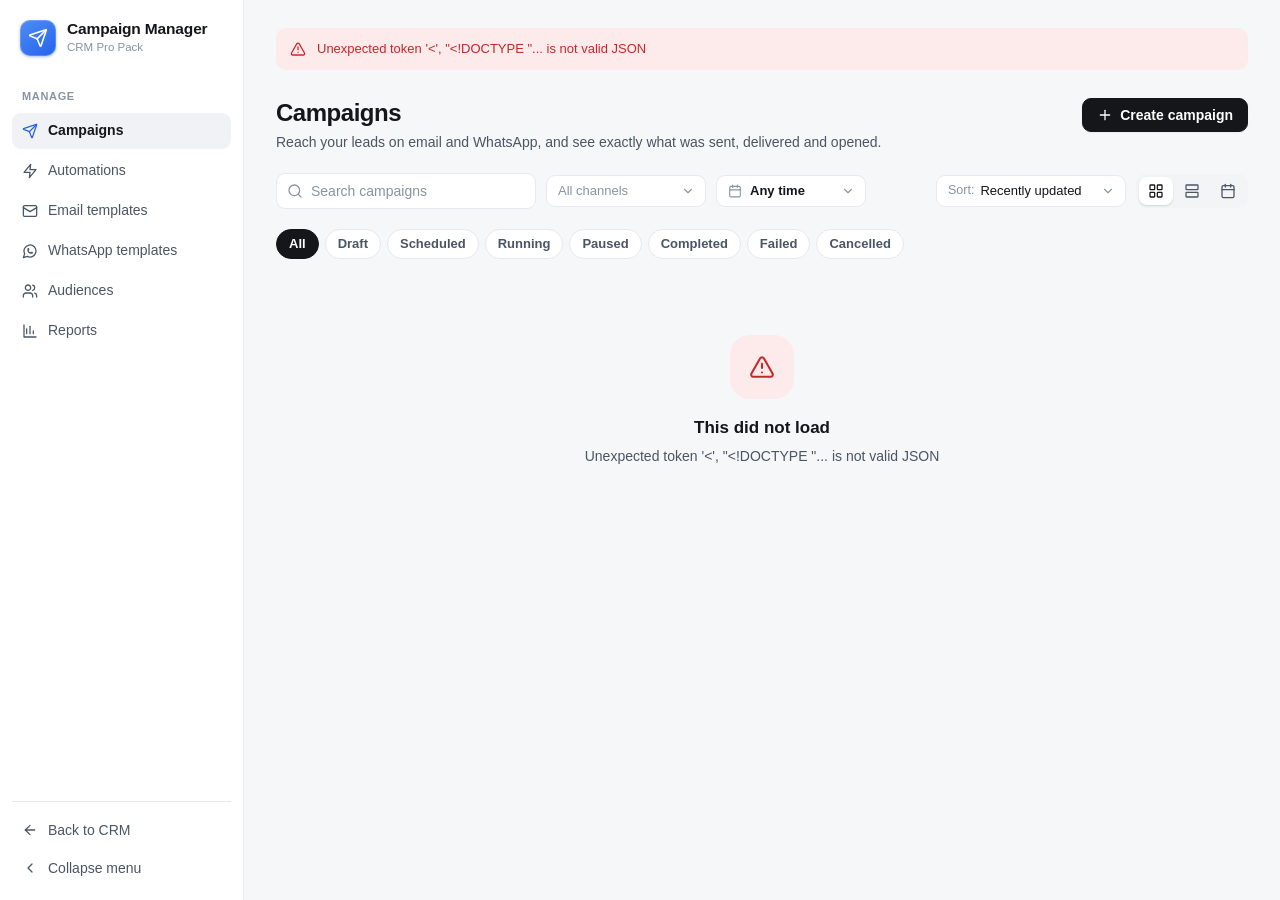
==== crm_addons/public/campaigns/index.html @ 9067ffd0 "Release 1.1.0: Campaign Manager, Automations, setup page, Sales Dashboard refinements Campaign Manag" ====
<!doctype html>
<html lang="en">
<head>
	<meta charset="utf-8" />
	<meta name="viewport" content="width=device-width, initial-scale=1" />
	<title>Campaign Manager</title>
	<link rel="icon" type="image/svg+xml" href="data:image/svg+xml,%3Csvg xmlns=%22http://www.w3.org/2000/svg%22 viewBox=%220 0 32 32%22%3E%3Cdefs%3E%3ClinearGradient id=%22g%22 x1=%220%22 y1=%220%22 x2=%221%22 y2=%221%22%3E%3Cstop offset=%220%22 stop-color=%22%234f8cf7%22/%3E%3Cstop offset=%221%22 stop-color=%22%232563eb%22/%3E%3C/linearGradient%3E%3C/defs%3E%3Crect width=%2232%22 height=%2232%22 rx=%228%22 fill=%22url%28%23g%29%22/%3E%3Cg transform=%22translate%286.4 6.4%29 scale%28.8%29%22 fill=%22none%22 stroke=%22%23fff%22 stroke-width=%222.1%22 stroke-linecap=%22round%22 stroke-linejoin=%22round%22%3E%3Cpath d=%22M14.536 21.686a.5.5 0 0 0 .937-.024l6.5-19a.5.5 0 0 0-.635-.635l-19 6.5a.5.5 0 0 0-.024.937l7.93 3.18a2 2 0 0 1 1.112 1.11z%22/%3E%3Cpath d=%22m21.854 2.147-10.94 10.939%22/%3E%3C/g%3E%3C/svg%3E" />
	<meta name="color-scheme" content="light dark" />
</head>
<body>
	<script>
		// Safety net: if the app cannot start (a script that failed to load, or an error while starting) the
		// page must say so, with the exact reason, instead of staying blank.
		(function () {
			var problems = []
			function note(t) { if (problems.indexOf(t) < 0 && problems.length < 12) problems.push(t) }
			window.addEventListener('error', function (e) {
				var t = e.target
				if (t && t !== window && (t.src || t.href)) note('Could not load ' + (t.src || t.href))
				else note((e.message || 'Error') + (e.filename ? ' (' + e.filename.split('/').slice(-2).join('/') + ':' + e.lineno + ')' : ''))
			}, true)
			window.addEventListener('unhandledrejection', function (e) { note('Unhandled: ' + ((e.reason && e.reason.message) || e.reason)) })
			window.__cmProblems = problems
			function show() {
				if (document.querySelector('.app')) return
				var box = document.createElement('div')
				box.setAttribute('role', 'alert')
				box.style.cssText = 'max-width:640px;margin:12vh auto;padding:20px 24px;font:14px/1.5 system-ui,sans-serif;border:1px solid #d4d4d4;border-radius:12px;background:#fff;color:#171717'
				var h = document.createElement('b'); h.textContent = 'The Campaign Manager could not start.'; h.style.fontSize = '16px'
				var p = document.createElement('p'); p.textContent = problems.length ? 'Details (please send this to support):' : 'No error was reported. Try a hard refresh (Cmd/Ctrl + Shift + R). If it stays blank, open the browser console and send what it shows.'
				var pre = document.createElement('pre'); pre.style.cssText = 'white-space:pre-wrap;font-size:12px;background:#f5f5f5;padding:10px;border-radius:8px;margin:8px 0'; pre.textContent = problems.join('\n') + '\n' + location.href
				var b = document.createElement('button'); b.textContent = 'Reload'; b.style.cssText = 'padding:6px 14px;border-radius:8px;border:1px solid #171717;background:#171717;color:#fff;cursor:pointer'; b.onclick = function () { location.reload() }
				box.appendChild(h); box.appendChild(p); box.appendChild(pre); box.appendChild(b)
				document.body.appendChild(box)
			}
			window.addEventListener('load', function () { setTimeout(show, 1500) })
		})()
	</script>
	<div id="app"></div>
	<noscript>This page needs JavaScript.</noscript>
	<script>
		// One ?v= for every file (set by bridge.js), so a new release never mixes old and new scripts.
		(function () {
			var v = new URLSearchParams(location.search).get('v') || Date.now()
			var css = ['campaigns.css', 'views.css']
			var js = ['../debug.js', '../meetings/vendor/vue.global.prod.js', 'js/core.js', 'js/ui.js', 'js/daterange.js', 'js/email-blocks.js', 'js/email-editors.js', 'js/email-views.js', 'js/audience.js', 'js/whatsapp.js', 'js/calendar.js', 'js/list.js', 'js/hygiene.js', 'js/detail.js', 'js/wizard-steps.js', 'js/wizard.js', 'js/automation.js', 'js/app.js']
			css.forEach(function (f) { document.write('<link rel="stylesheet" href="' + f + '?v=' + v + '">') })
			js.forEach(function (f) { document.write('<script src="' + f + '?v=' + v + '"><\/script>') })
		})()
	</script>
</body>
</html>
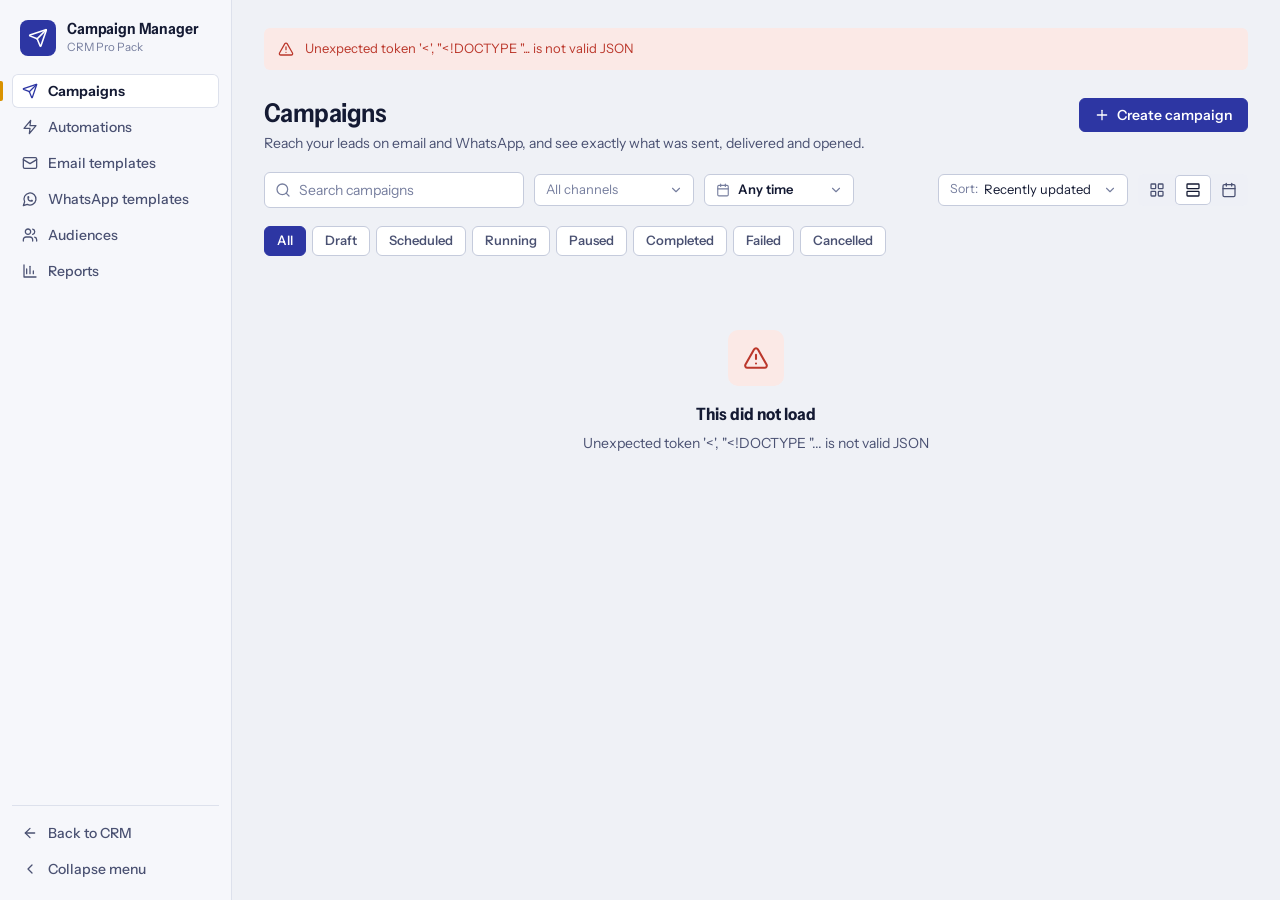
==== commit 1ba41ca7: "Release 1.2.0: customizable dashboards, Campaigns dashboard export, hide Lead tabs, redesigned UI" ====
--- a/crm_addons/public/campaigns/index.html
+++ b/crm_addons/public/campaigns/index.html
@@ -2,6 +2,9 @@
 <html lang="en">
 <head>
 	<meta charset="utf-8" />
+	<link rel="preconnect" href="https://fonts.googleapis.com" />
+	<link rel="preconnect" href="https://fonts.gstatic.com" crossorigin />
+	<link rel="stylesheet" href="https://fonts.googleapis.com/css2?family=Instrument+Sans:wdth,wght@75..100,400..700&display=swap" />
 	<meta name="viewport" content="width=device-width, initial-scale=1" />
 	<title>Campaign Manager</title>
 	<link rel="icon" type="image/svg+xml" href="data:image/svg+xml,%3Csvg xmlns=%22http://www.w3.org/2000/svg%22 viewBox=%220 0 32 32%22%3E%3Cdefs%3E%3ClinearGradient id=%22g%22 x1=%220%22 y1=%220%22 x2=%221%22 y2=%221%22%3E%3Cstop offset=%220%22 stop-color=%22%234f8cf7%22/%3E%3Cstop offset=%221%22 stop-color=%22%232563eb%22/%3E%3C/linearGradient%3E%3C/defs%3E%3Crect width=%2232%22 height=%2232%22 rx=%228%22 fill=%22url%28%23g%29%22/%3E%3Cg transform=%22translate%286.4 6.4%29 scale%28.8%29%22 fill=%22none%22 stroke=%22%23fff%22 stroke-width=%222.1%22 stroke-linecap=%22round%22 stroke-linejoin=%22round%22%3E%3Cpath d=%22M14.536 21.686a.5.5 0 0 0 .937-.024l6.5-19a.5.5 0 0 0-.635-.635l-19 6.5a.5.5 0 0 0-.024.937l7.93 3.18a2 2 0 0 1 1.112 1.11z%22/%3E%3Cpath d=%22m21.854 2.147-10.94 10.939%22/%3E%3C/g%3E%3C/svg%3E" />
